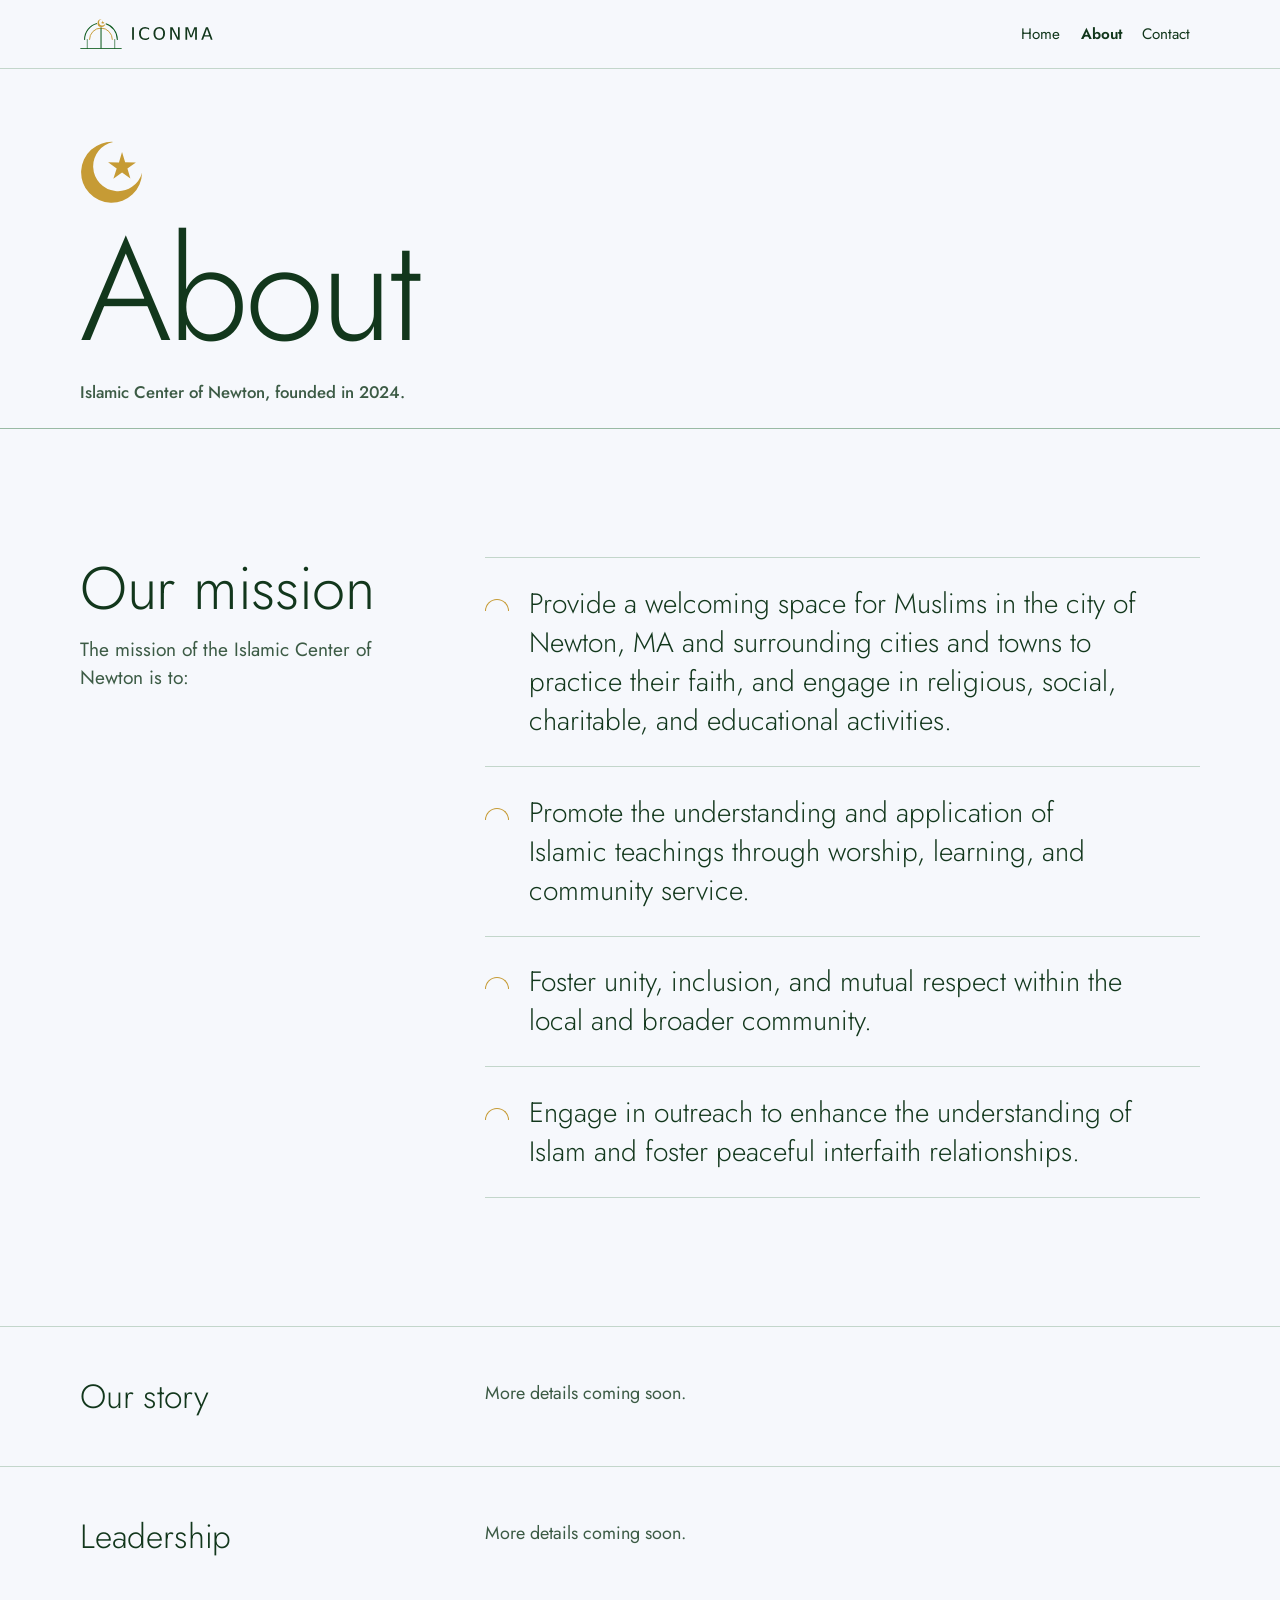
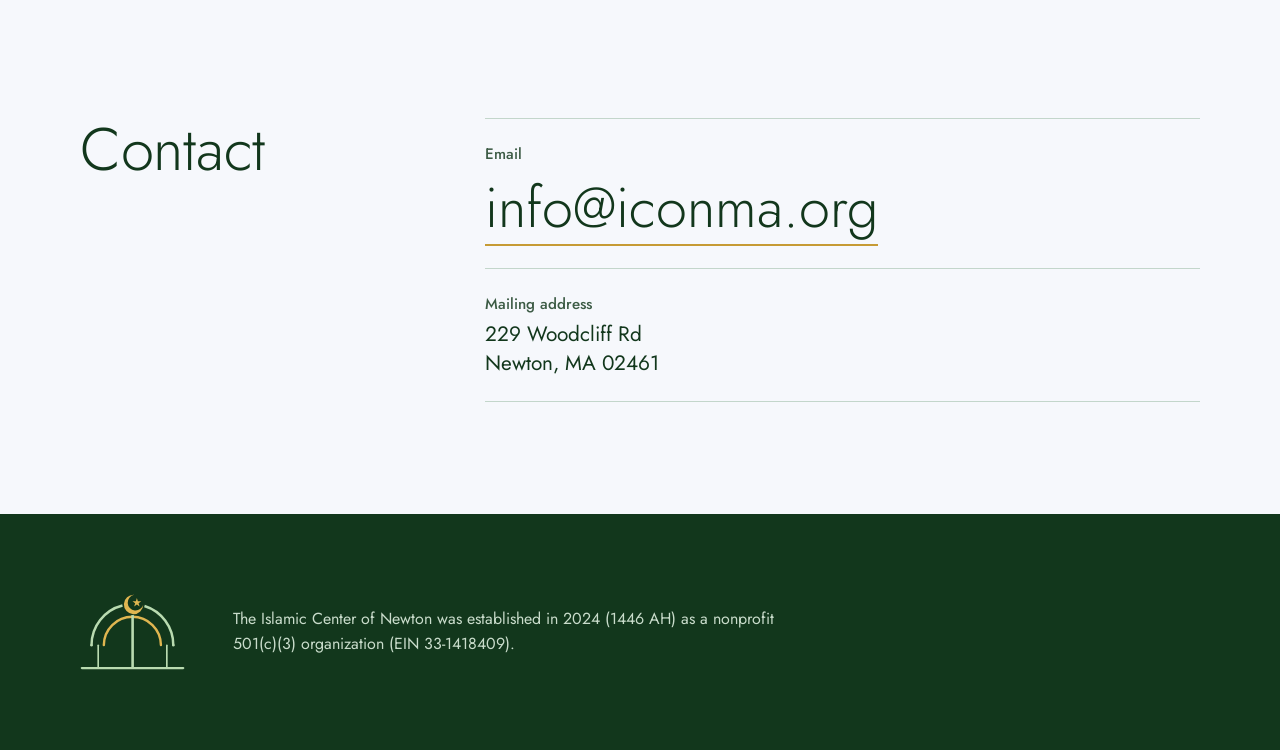
==== about/index.html @ 7f6952a9 "Build the ICONMA website: Home, About and 404 in the Line & Light look Two-page starter site for the" ====
<!DOCTYPE html>
<html lang="en">
<head>
<meta charset="utf-8">
<meta name="viewport" content="width=device-width, initial-scale=1">
<title>About the Islamic Center of Newton (ICONMA)</title>
<meta name="description" content="The mission of the Islamic Center of Newton (ICONMA), founded in 2024 in Newton, Massachusetts.">
<meta name="theme-color" content="#F6F8FC">
<link rel="canonical" href="https://iconma.org/about/">
<link rel="icon" type="image/svg+xml" href="/images/favicon.svg">
<link rel="icon" type="image/png" sizes="32x32" href="/images/favicon-32.png">
<link rel="apple-touch-icon" href="/images/apple-touch-icon.png">
<meta property="og:type" content="website">
<meta property="og:site_name" content="Islamic Center of Newton (ICONMA)">
<meta property="og:title" content="About the Islamic Center of Newton (ICONMA)">
<meta property="og:description" content="The mission of the Islamic Center of Newton (ICONMA), founded in 2024 in Newton, Massachusetts.">
<meta property="og:url" content="https://iconma.org/about/">
<meta property="og:image" content="https://iconma.org/images/og.png">
<meta property="og:image:width" content="1200">
<meta property="og:image:height" content="630">
<meta property="og:image:alt" content="ICONMA, Islamic Center of Newton, Massachusetts: a dome with a crescent and star">
<meta name="twitter:card" content="summary_large_image">
<script>document.documentElement.classList.add("js");</script>
<link rel="preconnect" href="https://fonts.googleapis.com">
<link rel="preconnect" href="https://fonts.gstatic.com" crossorigin>
<link href="https://fonts.googleapis.com/css2?family=Amiri+Quran&family=Jost:wght@300..600&display=swap" rel="stylesheet">
<link rel="stylesheet" href="/styles.css?v=20261117f">
</head>
<body>
<!-- symbols:start (written by tools/build-symbols.py, do not edit by hand) -->
<svg width="0" height="0" style="position:absolute" aria-hidden="true" focusable="false">
  <symbol id="mark" viewBox="440 21 589 426">
    <g fill="none" style="stroke:var(--mk-green,#0E5C1F)">
      <path pathLength="1" stroke-width="14.04" d="M504.54 307.68A229.24 229.24 0 0 1 678.2 85.28"/>
      <path pathLength="1" stroke-width="14.04" d="M801.38 88.64A229.24 229.24 0 0 1 963.01 307.68"/>
    </g>
    <circle style="fill:var(--mk-green,#0E5C1F)" cx="504.54" cy="307.68" r="7.02"/><circle style="fill:var(--mk-green,#0E5C1F)" cx="963.01" cy="307.68" r="7.02"/>
    <path pathLength="1" fill="none" style="stroke:var(--mk-gold,#C69B35)" stroke-width="13.57" stroke-linecap="round" d="M573.59 307.25A160 160 0 0 1 893.58 307.25"/>
    <g fill="none" style="stroke:var(--mk-green,#0E5C1F)">
      <line pathLength="1" x1="734.87" y1="139.31" x2="734.87" y2="435.98" stroke-width="14.62"/><line pathLength="1" x1="541.94" y1="308.36" x2="541.94" y2="435.98" stroke-width="9.13" stroke-linecap="round"/><line pathLength="1" x1="926.75" y1="308.48" x2="926.75" y2="435.98" stroke-width="9.36" stroke-linecap="round"/><line pathLength="1" x1="450.49" y1="435.98" x2="1018.46" y2="435.98" stroke-width="12.87" stroke-linecap="round"/>
    </g>
    <path style="fill:var(--mk-gold,#C69B35)" d="M743.09 25.61A54.27 54.27 0 1 0 794.5 80.67A44.3 44.3 0 1 1 743.09 25.61Z"/>
    <path style="fill:var(--mk-gold,#C69B35)" d="M758.87 43.45L764.41 62L783.61 62.12L768.46 72.98L773.79 90.79L758.89 80.02L743.43 91.39L749.33 73.03L734.06 62.01L753.37 62.19Z"/>
  </symbol>
  <symbol id="crescent" viewBox="684 24 114 112">
    <path style="fill:var(--mk-gold,#C69B35)" d="M743.09 25.61A54.27 54.27 0 1 0 794.5 80.67A44.3 44.3 0 1 1 743.09 25.61Z"/>
    <path style="fill:var(--mk-gold,#C69B35)" d="M758.87 43.45L764.41 62L783.61 62.12L768.46 72.98L773.79 90.79L758.89 80.02L743.43 91.39L749.33 73.03L734.06 62.01L753.37 62.19Z"/>
  </symbol>
  <symbol id="wordmark" viewBox="168 564.5 1134 184">
    <path style="fill:var(--wm,#12371C)" d="M169.81 569.09L194.89 569.09L194.89 743.17L169.81 743.17L169.81 569.09ZM407.95 582.49L407.95 607.32Q394.53 596.25 381.17 590.77Q367.81 585.29 353.2 585.29Q324.11 585.29 308.25 603.53Q292.4 621.78 292.4 656.29Q292.4 690.69 308.25 708.94Q324.11 727.18 353.2 727.18Q367.81 727.18 381.17 721.7Q394.53 716.22 407.95 705.15L407.95 729.75Q395.59 738.14 381.6 742.34Q367.61 746.54 351.8 746.54Q311.52 746.54 288.78 722.35Q266.04 698.15 266.04 656.29Q266.04 614.32 288.78 590.12Q311.52 565.93 351.8 565.93Q367.83 565.93 381.83 570.07Q395.82 574.21 407.95 582.49ZM550.74 585.22Q525.85 585.22 510.75 604.34Q495.65 623.46 495.65 656.46Q495.65 689.34 510.75 708.46Q525.85 727.58 550.74 727.58Q575.63 727.58 590.61 708.46Q605.6 689.34 605.6 656.46Q605.6 623.46 590.61 604.34Q575.63 585.22 550.74 585.22ZM550.74 566.1Q588.11 566.1 610.03 590.64Q631.95 615.18 631.95 656.46Q631.95 697.62 610.03 722.16Q588.11 746.71 550.74 746.71Q513.25 746.71 491.27 722.22Q469.29 697.74 469.29 656.46Q469.29 615.18 491.27 590.64Q513.25 566.1 550.74 566.1ZM704.41 569.15L737.64 569.15L814.07 714.78L813.31 569.15L837.68 569.15L837.68 743.23L804.45 743.23L728.02 597.6L728.78 743.23L704.41 743.23L704.41 569.15ZM918.14 569.07L954.76 569.07L998.42 687.54L1042.32 569.07L1078.94 569.07L1078.94 743.15L1054.45 743.15L1054.45 590.3L1011.08 709.69L985.89 709.69L942.52 590.3L942.52 743.15L918.14 743.15L918.14 569.07ZM1220.01 592.56L1188.82 679.19L1251.31 679.19L1220.01 592.56ZM1205.96 569.36L1234.18 569.36L1300.52 743.44L1274.52 743.44L1258.66 698.78L1181.71 698.78L1165.85 743.44L1139.5 743.44L1205.96 569.36Z"/>
  </symbol>
</svg>
<!-- symbols:end -->

<a class="skip" href="#main">Skip to main content</a>

<header class="nav">
  <div class="wrap nav__inner">
    <a class="brand" href="/" aria-label="ICONMA, Islamic Center of Newton, home">
      <svg class="brand__mark" viewBox="0 0 589 426" aria-hidden="true" focusable="false"><use href="#mark"/></svg>
      <svg class="brand__word" viewBox="0 0 1134 184" aria-hidden="true" focusable="false"><use href="#wordmark"/></svg>
    </a>
    <nav aria-label="Main">
      <ul class="nav__links">
        <li><a href="/">Home</a></li>
        <li><a href="/about/" aria-current="page">About</a></li>
        <li><a href="#contact">Contact</a></li>
      </ul>
    </nav>
  </div>
</header>

<div class="notice" data-announcement hidden></div>

<main id="main">

  <section class="page-head" aria-labelledby="about-title">
    <div class="wrap page-head__wrap">
      <div class="page-head__stage">
        <svg class="page-head__mark" viewBox="0 0 114 112" aria-hidden="true" focusable="false"><use href="#crescent"/></svg>
        <h1 id="about-title">About</h1>
        <p>Islamic Center of Newton, founded in 2024.</p>
      </div>
    </div>
  </section>

  <section class="mission mission--full section" id="mission" aria-labelledby="mission-h">
    <div class="wrap mission__grid">
      <div class="mission__intro">
        <h2 id="mission-h">Our mission</h2>
        <p>The mission of the Islamic Center of Newton is to:</p>
      </div>
      <div class="mission__body">
        <ul class="mission__list mission__list--full">
          <li><p>Provide a welcoming space for Muslims in the city of Newton, MA and surrounding cities and towns to practice their faith, and engage in religious, social, charitable, and educational activities.</p></li>
          <li><p>Promote the understanding and application of Islamic teachings through worship, learning, and community service.</p></li>
          <li><p>Foster unity, inclusion, and mutual respect within the local and broader community.</p></li>
          <li><p>Engage in outreach to enhance the understanding of Islam and foster peaceful interfaith relationships.</p></li>
        </ul>
      </div>
    </div>
  </section>

  <section class="stub section" aria-labelledby="story-h" data-reveal>
    <div class="wrap stub__grid">
      <h2 id="story-h">Our story</h2>
      <p class="stub__text">More details coming soon.</p>
    </div>
  </section>

  <section class="stub section" aria-labelledby="leadership-h" data-reveal>
    <div class="wrap stub__grid">
      <h2 id="leadership-h">Leadership</h2>
      <p class="stub__text">More details coming soon.</p>
    </div>
  </section>

  <section class="contact section" id="contact" aria-labelledby="contact-h" data-reveal>
    <div class="wrap contact__grid">
      <h2 id="contact-h">Contact</h2>
      <dl class="contact__list">
        <div class="contact__row">
          <dt>Mailing address</dt>
          <dd><address data-mailing>229 Woodcliff Rd<br>Newton, MA 02461</address></dd>
        </div>
        <div class="contact__row contact__row--email">
          <dt>Email</dt>
          <dd><a href="mailto:info@iconma.org" data-email>info@iconma.org</a></dd>
        </div>
      </dl>
    </div>
  </section>

</main>

<footer class="footer">
  <div class="wrap footer__inner">
    <svg class="footer__mark" viewBox="0 0 589 426" aria-hidden="true" focusable="false"><use href="#mark"/></svg>
    <p class="footer__legal">The Islamic Center of Newton was established in 2024 (1446 AH) as a nonprofit 501(c)(3) organization (EIN 33-1418409).</p>
  </div>
</footer>

<script src="/content.js?v=20261117f" defer></script>
<script src="/app.js?v=20261117f" defer></script>
</body>
</html>
---- styles.css ----
/* ==========================================================================
   ICONMA
   Cool white and thin line. The hierarchy comes from scale and weight, one tinted stage with the
   dome drawn large behind the ayah, the mark's base line running on as a horizon, and one deep
   green block at the foot of the page. Read DESIGN.md before changing it.
   ========================================================================== */

:root {
  --bg: #F6F8FC;          /* the logo's own ground */
  --tint: #E9EFF6;        /* the one tinted band, behind the ayah */
  --paper: #FFFFFF;
  --ink: #12371C;         /* dark green, 11.9:1 on --bg */
  --ink-soft: #3C5B45;    /* 7:1 on --bg */
  --green: #0E5C1F;
  --gold: #C69B35;        /* 2.5:1 on --bg: decoration only, never text on light */
  --deep: #12371C;
  --pale: #F6F8FC;
  --pale-soft: #C9DCCB;
  --gold-lit: #E0B650;    /* gold that is allowed to carry text on deep green */
  --hair: rgba(14, 92, 31, .22);
  --hair-strong: rgba(14, 92, 31, .4);

  --font: "Jost", system-ui, sans-serif;
  --font-arabic: "Amiri Quran", "Scheherazade New", "Geeza Pro", "Noto Naskh Arabic", serif;

  --gutter: clamp(1.25rem, 5vw, 3rem);
  --wrap: 70rem;
  --ease: cubic-bezier(.16, 1, .3, 1);

  /* the logo symbols read these, so any region can recolour them (the footer does) */
  --mk-green: var(--green);
  --mk-gold: var(--gold);
  --wm: var(--ink);
}

/* ---------- Base ---------- */

*, *::before, *::after { box-sizing: border-box; }
html { -webkit-text-size-adjust: 100%; scroll-behavior: smooth; scroll-padding-top: 1rem; }
body {
  margin: 0;
  background: var(--bg);
  color: var(--ink);
  font: 400 1.125rem/1.6 var(--font);
  -webkit-font-smoothing: antialiased;
  text-rendering: optimizeLegibility;
}
h1, h2, p, ul, ol, figure, blockquote, dl, dd { margin: 0; }
ul, ol { padding: 0; list-style: none; }
a { color: inherit; }
svg { display: block; }
address { font-style: normal; }
h2 { font-size: clamp(2.2rem, 1.3rem + 3.2vw, 3.75rem); font-weight: 300; line-height: 1.05; letter-spacing: -.005em; text-wrap: balance; }

:focus-visible { outline: 2px solid var(--green); outline-offset: 3px; border-radius: 3px; }

.wrap { width: min(100% - 2 * var(--gutter), var(--wrap)); margin-inline: auto; }
.section { padding-block: clamp(3.5rem, 9vw, 7rem); }

.skip { position: absolute; left: -999px; top: 0; z-index: 20; }
.skip:focus { left: 1rem; top: 1rem; padding: .65rem 1rem; background: var(--paper); color: var(--ink); border-radius: 8px; }

.notice { padding: .7rem var(--gutter); background: var(--green); color: #fff; text-align: center; font-size: 1rem; }

/* ---------- Nav ---------- */

.nav { position: relative; z-index: 5; background: var(--bg); border-bottom: 1px solid var(--hair); }
.nav__inner { display: flex; align-items: center; justify-content: space-between; gap: .75rem; min-height: 4.25rem; }
.brand { display: inline-flex; align-items: center; gap: .65rem; min-height: 44px; text-decoration: none; }
.brand__mark { height: 1.9rem; width: auto; aspect-ratio: 589 / 426; }
.brand__word { height: .82rem; width: auto; aspect-ratio: 1134 / 184; }
.nav__links { display: flex; gap: .1rem; }
.nav__links a {
  display: inline-flex; align-items: center; min-height: 44px; padding-inline: .6rem;
  font-size: .95rem; text-decoration: none; border-radius: 999px;
  transition: background-color .2s, color .2s;
}
.nav__links a:hover { background: rgba(14, 92, 31, .08); }
.nav__links a[aria-current="page"] { font-weight: 600; }

/* ---------- Home: hero ---------- */
/* The mark is the largest thing on the page, its base line runs on as a horizon,
   and everything else sits on or below that line. */

.hero {
  position: relative; isolation: isolate; overflow: hidden; text-align: center;
  padding-block: clamp(1.5rem, 5vw, 3.5rem) clamp(3rem, 7vw, 5.5rem);
}
.hero__stage { position: relative; display: grid; justify-items: center; gap: clamp(1.5rem, 3.5vw, 2.5rem) clamp(1.25rem, 3vw, 2rem); }
.hero__figure { position: relative; }
.hero__mark { width: min(84vw, 36rem); height: auto; aspect-ratio: 589 / 426; overflow: visible; }
.hero__figure::after {
  content: ""; position: absolute; z-index: -1; left: 50%; top: 97.4%; width: 100vw; height: 1px;
  transform: translate(-50%, -50%); background: var(--hair-strong);
}
.hero__name { display: grid; justify-items: center; gap: 1rem; font-weight: inherit; }
.hero__word { width: min(72vw, 30rem); height: auto; aspect-ratio: 1134 / 184; }
.hero__full { font-size: clamp(.82rem, .7rem + .55vw, 1.05rem); font-weight: 400; line-height: 1.2; letter-spacing: .26em; text-transform: uppercase; }
.hero__meta { display: grid; gap: .1rem; font-size: 1rem; font-weight: 500; color: var(--ink-soft); }
@media (min-width: 48rem) {
  .hero__stage { grid-template-columns: 1fr minmax(0, 36rem) 1fr; }
  .hero__figure { grid-column: 2; grid-row: 1; }
  .hero__name { grid-column: 1 / -1; grid-row: 2; }
  /* the two facts sit on the horizon, one at each end of it */
  .hero__meta { display: contents; }
  .hero__meta span { grid-row: 1; align-self: end; margin-bottom: 1rem; }
  .hero__meta span:first-child { grid-column: 1; justify-self: start; }
  .hero__meta span:last-child { grid-column: 3; justify-self: end; }
}

/* the one orchestrated moment: the mark draws itself, then its solid parts fill in */
@media (prefers-reduced-motion: no-preference) {
  .js .hero__mark use { animation: mark-draw 2.6s var(--ease) .15s backwards, mark-fill .9s ease 1.6s backwards; }
}
@keyframes mark-draw {
  from { stroke-dasharray: 1 2; stroke-dashoffset: 1; }
  to   { stroke-dasharray: 1 2; stroke-dashoffset: 0; }
}
@keyframes mark-fill { from { fill-opacity: 0; } to { fill-opacity: 1; } }

/* ---------- Home: ayah ---------- */
/* A tinted stage, the dome drawn large behind the verse, the page's base line at its foot. */

.ayah {
  position: relative; isolation: isolate; overflow: hidden; display: grid; align-items: end;
  min-height: clamp(31rem, 54vw, 38rem); padding-block: 0 clamp(2.75rem, 5.5vw, 4rem);
  background: var(--tint); border-bottom: 1px solid var(--hair-strong);
}
.ayah__arcs { position: absolute; inset: 0; width: 100%; height: 100%; z-index: -1; }
.ayah__arc { fill: none; vector-effect: non-scaling-stroke; }
.ayah__arc--outer { stroke: var(--hair-strong); stroke-width: 1.5px; }
.ayah__arc--inner { stroke: var(--gold); stroke-width: 2px; }
.ayah__fig { display: grid; justify-items: center; gap: .75rem; text-align: center; }
.ayah__crescent { width: clamp(2.6rem, 6vw, 3.5rem); height: auto; aspect-ratio: 114 / 112; margin-bottom: .5rem; }
.ayah__ar { font-family: var(--font-arabic); font-size: clamp(2.4rem, 1rem + 4.6vw, 4.75rem); font-weight: 400; line-height: 2; }
.ayah__en { max-width: 30ch; font-size: clamp(1.2rem, 1rem + 1vw, 1.6rem); line-height: 1.4; text-wrap: balance; }
.ayah__ref { font-size: 1rem; font-weight: 500; color: var(--ink-soft); }

/* ---------- Mission ---------- */
/* The statement is the biggest type below the hero; the label stays put while you read it. */

.mission { padding-block: clamp(4rem, 10vw, 8rem); }
.mission__grid, .stub__grid, .contact__grid { display: grid; gap: clamp(1.5rem, 4vw, 3rem); }
@media (min-width: 56rem) {
  .mission__grid, .stub__grid, .contact__grid { grid-template-columns: minmax(14rem, 1fr) 2fr; align-items: start; }
  .mission__intro { position: sticky; top: 2rem; }
}
.mission__intro p { margin-top: 1rem; max-width: 26ch; font-size: 1.2rem; line-height: 1.45; color: var(--ink-soft); }
.mission__list li { border-top: 1px solid var(--hair); }
.mission__list li:last-child { border-bottom: 1px solid var(--hair); }
.mission__list a {
  display: flex; gap: 1.25rem; align-items: flex-start; padding-block: 1.4rem; text-decoration: none;
  font-size: clamp(1.55rem, 1rem + 2.1vw, 2.75rem); font-weight: 300; line-height: 1.15;
  background: linear-gradient(var(--gold), var(--gold)) 0 100% / 0 2px no-repeat;
  transition: background-size .55s var(--ease), color .2s;
}
.mission__list a:hover { background-size: 100% 2px; color: var(--green); }
/* a small gold arch before each line: the logo's inner arc as a bullet */
.mission__list a::before,
.mission__list--full li::before {
  content: ""; flex: none; width: 1.5rem; height: .75rem; border: 1.5px solid var(--gold); border-bottom: 0; border-radius: 1.5rem 1.5rem 0 0;
}
.mission__list a::before { margin-top: .5em; }
.mission__list--full li { display: flex; gap: 1.25rem; align-items: flex-start; padding-block: 1.6rem; }
.mission__list--full li::before { margin-top: .95rem; }
.mission__list--full p { max-width: 38rem; font-size: clamp(1.25rem, 1rem + 1vw, 1.75rem); font-weight: 300; line-height: 1.4; }
.mission__more { margin-top: 1.25rem; font-size: 1rem; font-weight: 500; }
.mission__more a, .contact a { display: inline-block; padding-block: .7rem; text-underline-offset: .25em; text-decoration-thickness: .08em; }

/* ---------- Placeholders ---------- */
/* Quiet on purpose: a slim strip, not a section. */

.soon { padding-block: clamp(1.75rem, 4vw, 2.5rem); border-block: 1px solid var(--hair); }
.soon__wrap { display: grid; justify-items: center; }
.soon__text { text-align: center; font-size: clamp(1.1rem, 1rem + .5vw, 1.3rem); line-height: 1.35; color: var(--ink-soft); text-wrap: balance; }
.stub { padding-block: clamp(2rem, 5vw, 3.25rem); border-top: 1px solid var(--hair); }
.stub h2 { font-size: clamp(1.5rem, 1.1rem + 1.4vw, 2.1rem); }
.stub__text { color: var(--ink-soft); }

/* ---------- About: page head ---------- */
/* A very large title standing on a rule. */

.page-head { padding-block: clamp(2rem, 6vw, 4.5rem) 0; border-bottom: 1px solid var(--hair-strong); }
.page-head__stage { display: grid; justify-items: start; gap: .5rem; text-align: left; padding-bottom: 1.4rem; }
.page-head__mark { width: 4rem; height: auto; aspect-ratio: 114 / 112; margin-bottom: .75rem; }
.page-head h1 { font-size: clamp(3.75rem, 1.5rem + 11vw, 9rem); font-weight: 300; line-height: .92; letter-spacing: -.025em; padding-bottom: .1em; /* room for descenders such as the g in "Page" */ }
.page-head p { font-size: 1.05rem; font-weight: 500; color: var(--ink-soft); }

/* ---------- Contact ---------- */
/* The email is the action, so it is the large thing. */

.contact { padding-block: clamp(4rem, 9vw, 7rem); }
.contact__list { display: grid; border-bottom: 1px solid var(--hair); }
.contact__row { display: grid; gap: .25rem; padding-block: 1.4rem; border-top: 1px solid var(--hair); }
.contact__row--email { order: -1; }
.contact__row dt { font-size: .95rem; font-weight: 500; color: var(--ink-soft); }
.contact__row dd { font-size: 1.3rem; line-height: 1.4; }
.contact__row--email a {
  padding-block: .45rem; font-size: clamp(1.8rem, 1rem + 3.4vw, 3.5rem); font-weight: 300; line-height: 1.1; overflow-wrap: anywhere;
  text-decoration: none; background: linear-gradient(var(--gold), var(--gold)) 0 100% / 100% 2px no-repeat; transition: color .2s;
}
.contact__row--email a:hover { color: var(--green); }

/* ---------- Footer ---------- */
/* One deep green block, so the page ends on something solid. */

.footer {
  padding-block: clamp(3rem, 7vw, 5rem); background: var(--deep); color: var(--pale-soft); font-size: .95rem;
  --wm: var(--pale); --mk-green: #B9DBB0; --mk-gold: var(--gold-lit);
}
.footer :focus-visible { outline-color: var(--gold-lit); }
.footer__inner { display: grid; justify-items: center; gap: 1.5rem 3rem; text-align: center; }
.footer__mark { height: clamp(3.25rem, 7vw, 4.75rem); width: auto; aspect-ratio: 589 / 426; }
.footer__legal { max-width: 36rem; font-size: 1rem; line-height: 1.55; }
@media (min-width: 48rem) {
  .footer__inner { grid-template-columns: auto 1fr; justify-items: start; align-items: center; text-align: left; }
}

/* ---------- Lower-section fade ---------- */
/* .pre is added by app.js only, so nothing is hidden without the script. */

[data-reveal] { transition: opacity .9s var(--ease); }
.pre { opacity: 0; }

/* ---------- Small screens ---------- */

@media (max-width: 26rem) {
  .brand { gap: .5rem; }
  .brand__mark { height: 1.7rem; }
  .brand__word { height: .72rem; }
  .nav__links a { padding-inline: .45rem; font-size: .92rem; }
}
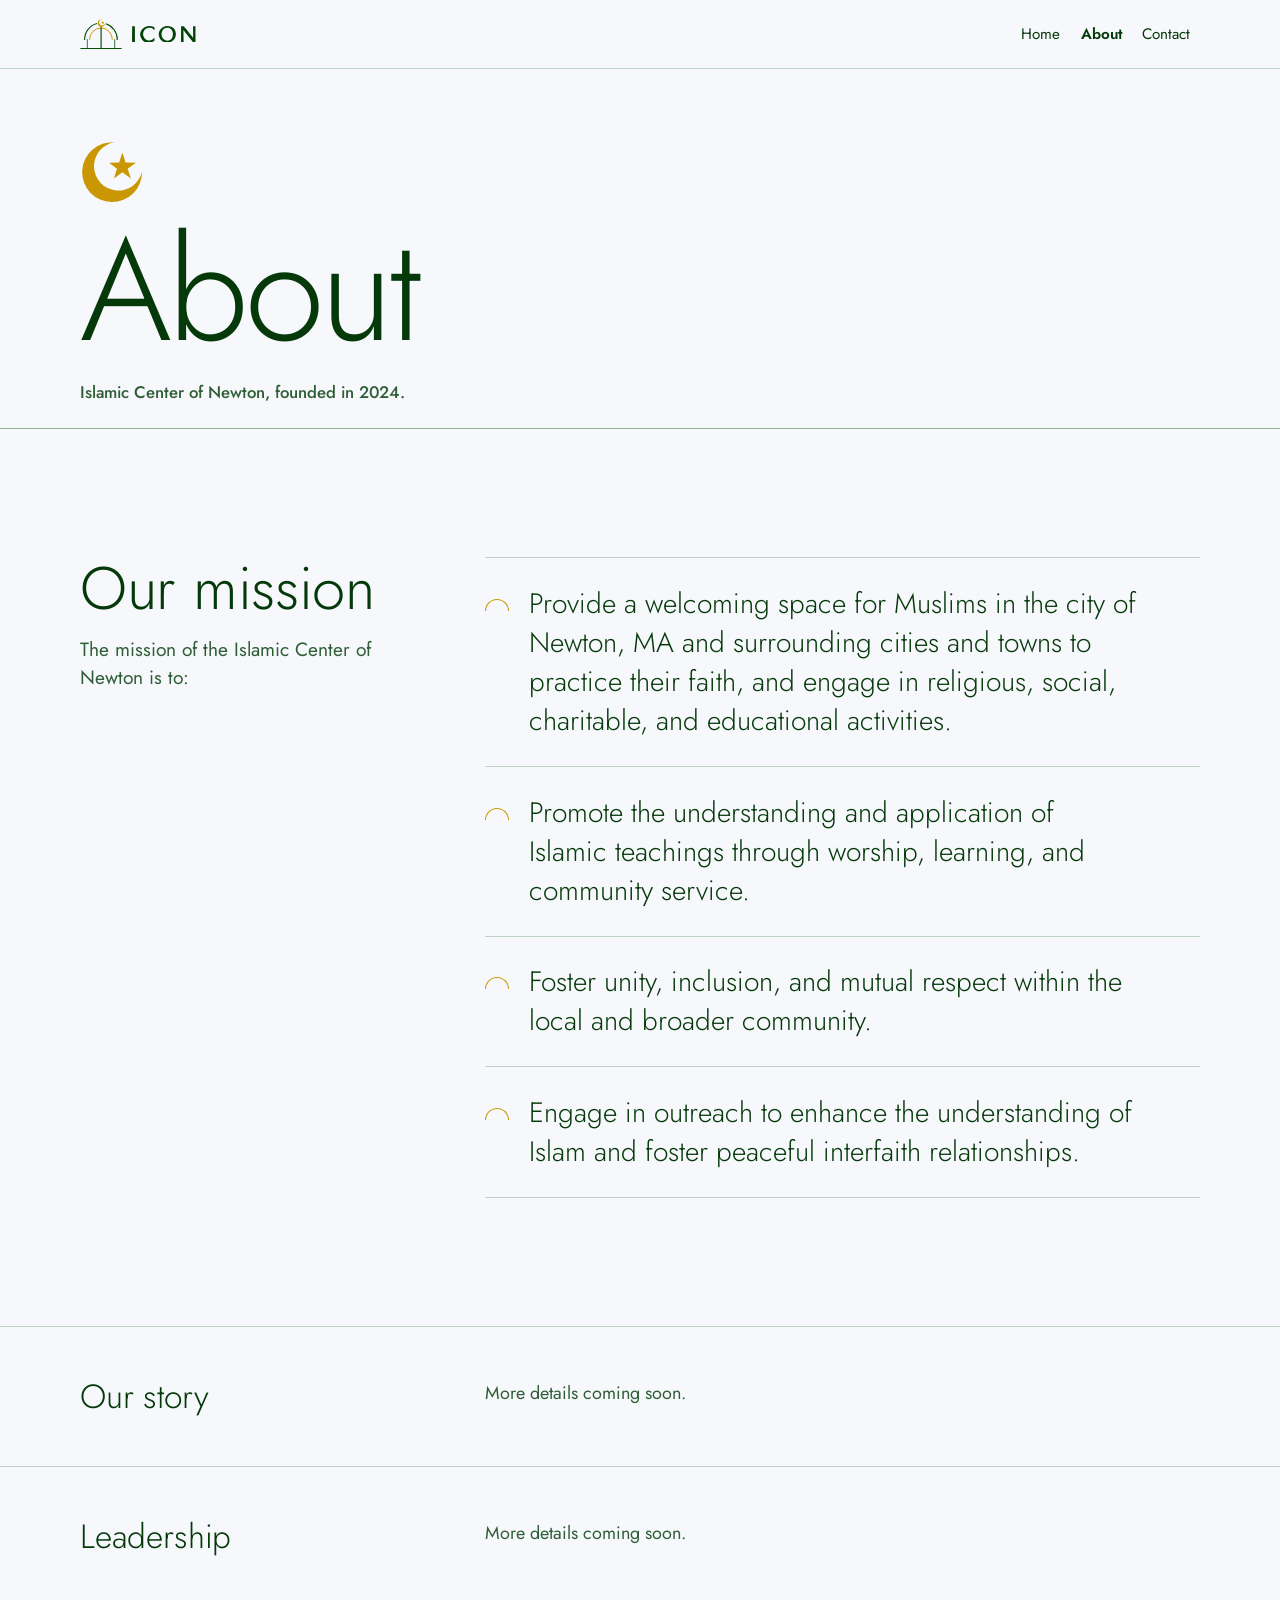
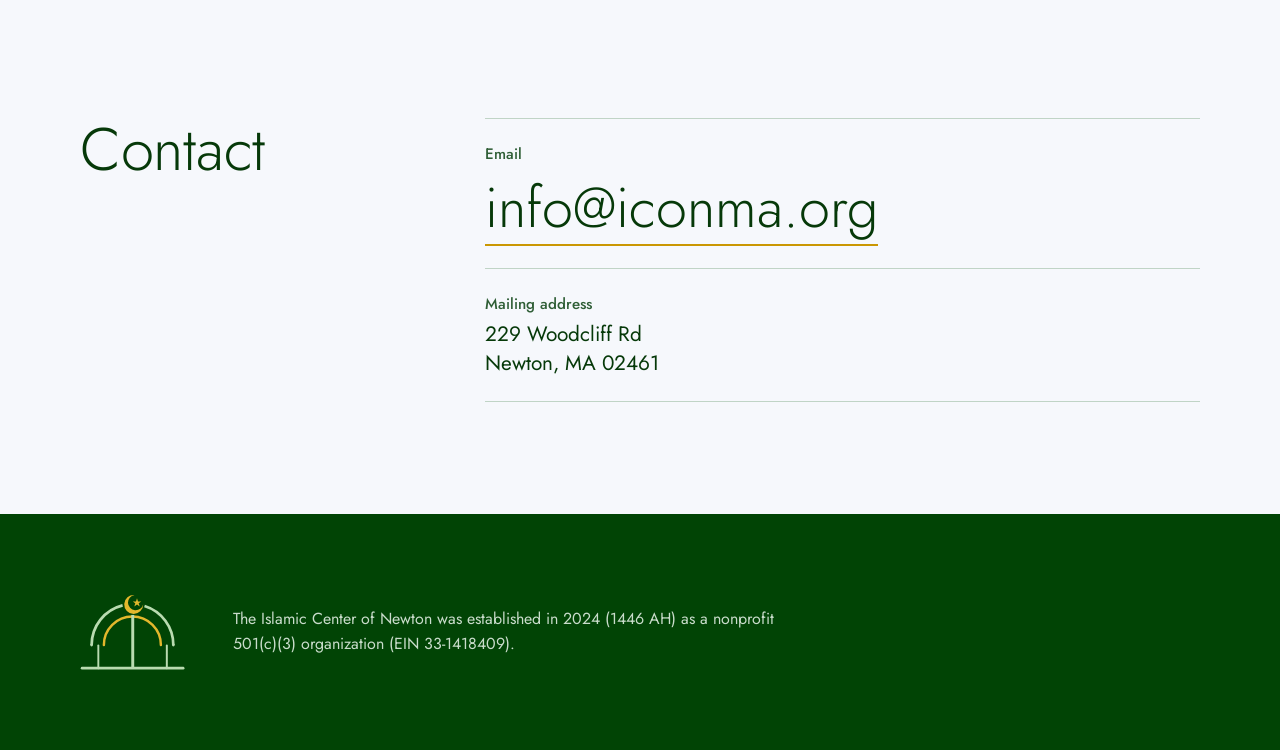
==== commit 36e3d863: "Use the president's new logo across the site His second logo keeps the dome but the wordmark now rea" ====
--- a/about/index.html
+++ b/about/index.html
@@ -18,36 +18,36 @@
 <meta property="og:image" content="https://iconma.org/images/og.png">
 <meta property="og:image:width" content="1200">
 <meta property="og:image:height" content="630">
-<meta property="og:image:alt" content="ICONMA, Islamic Center of Newton, Massachusetts: a dome with a crescent and star">
+<meta property="og:image:alt" content="ICON, Islamic Center of Newton, Massachusetts: a dome with a crescent and star">
 <meta name="twitter:card" content="summary_large_image">
 <script>document.documentElement.classList.add("js");</script>
 <link rel="preconnect" href="https://fonts.googleapis.com">
 <link rel="preconnect" href="https://fonts.gstatic.com" crossorigin>
 <link href="https://fonts.googleapis.com/css2?family=Amiri+Quran&family=Jost:wght@300..600&display=swap" rel="stylesheet">
-<link rel="stylesheet" href="/styles.css?v=20261117f">
+<link rel="stylesheet" href="/styles.css?v=20261118a">
 </head>
 <body>
 <!-- symbols:start (written by tools/build-symbols.py, do not edit by hand) -->
 <svg width="0" height="0" style="position:absolute" aria-hidden="true" focusable="false">
   <symbol id="mark" viewBox="440 21 589 426">
-    <g fill="none" style="stroke:var(--mk-green,#0E5C1F)">
-      <path pathLength="1" stroke-width="14.04" d="M504.54 307.68A229.24 229.24 0 0 1 678.2 85.28"/>
-      <path pathLength="1" stroke-width="14.04" d="M801.38 88.64A229.24 229.24 0 0 1 963.01 307.68"/>
+    <g fill="none" style="stroke:var(--mk-green,#025107)">
+      <path pathLength="1" stroke-width="15.3" d="M505.03 307.34A229.08 229.08 0 0 1 678.88 85.02"/>
+      <path pathLength="1" stroke-width="15.3" d="M801.6 88.43A229.08 229.08 0 0 1 963.19 307.34"/>
     </g>
-    <circle style="fill:var(--mk-green,#0E5C1F)" cx="504.54" cy="307.68" r="7.02"/><circle style="fill:var(--mk-green,#0E5C1F)" cx="963.01" cy="307.68" r="7.02"/>
-    <path pathLength="1" fill="none" style="stroke:var(--mk-gold,#C69B35)" stroke-width="13.57" stroke-linecap="round" d="M573.59 307.25A160 160 0 0 1 893.58 307.25"/>
-    <g fill="none" style="stroke:var(--mk-green,#0E5C1F)">
-      <line pathLength="1" x1="734.87" y1="139.31" x2="734.87" y2="435.98" stroke-width="14.62"/><line pathLength="1" x1="541.94" y1="308.36" x2="541.94" y2="435.98" stroke-width="9.13" stroke-linecap="round"/><line pathLength="1" x1="926.75" y1="308.48" x2="926.75" y2="435.98" stroke-width="9.36" stroke-linecap="round"/><line pathLength="1" x1="450.49" y1="435.98" x2="1018.46" y2="435.98" stroke-width="12.87" stroke-linecap="round"/>
+    <circle style="fill:var(--mk-green,#025107)" cx="505.03" cy="307.34" r="7.65"/><circle style="fill:var(--mk-green,#025107)" cx="963.19" cy="307.34" r="7.65"/>
+    <path pathLength="1" fill="none" style="stroke:var(--mk-gold,#CA9703)" stroke-width="13.8" stroke-linecap="round" d="M573.86 306.62A159.76 159.76 0 0 1 893.39 306.62"/>
+    <g fill="none" style="stroke:var(--mk-green,#025107)">
+      <line pathLength="1" x1="735.61" y1="138.32" x2="735.61" y2="436.92" stroke-width="16.54"/><line pathLength="1" x1="542.73" y1="308.98" x2="542.73" y2="436.92" stroke-width="10.71" stroke-linecap="round"/><line pathLength="1" x1="926.7" y1="309.07" x2="926.7" y2="436.92" stroke-width="11.05" stroke-linecap="round"/><line pathLength="1" x1="451.73" y1="436.92" x2="1018.01" y2="436.92" stroke-width="15.33" stroke-linecap="round"/>
     </g>
-    <path style="fill:var(--mk-gold,#C69B35)" d="M743.09 25.61A54.27 54.27 0 1 0 794.5 80.67A44.3 44.3 0 1 1 743.09 25.61Z"/>
-    <path style="fill:var(--mk-gold,#C69B35)" d="M758.87 43.45L764.41 62L783.61 62.12L768.46 72.98L773.79 90.79L758.89 80.02L743.43 91.39L749.33 73.03L734.06 62.01L753.37 62.19Z"/>
+    <path style="fill:var(--mk-gold,#CA9703)" d="M745.39 26.27A53.31 53.31 0 1 0 794.43 78.31A43.27 43.27 0 1 1 745.39 26.27Z"/>
+    <path style="fill:var(--mk-gold,#CA9703)" d="M759.52 44.29L765.14 62.38L783.74 62.64L768.9 73.49L774.61 90.89L759.56 79.8L744.4 90.82L749.84 73.43L735.74 62.57L753.83 62.47Z"/>
   </symbol>
   <symbol id="crescent" viewBox="684 24 114 112">
-    <path style="fill:var(--mk-gold,#C69B35)" d="M743.09 25.61A54.27 54.27 0 1 0 794.5 80.67A44.3 44.3 0 1 1 743.09 25.61Z"/>
-    <path style="fill:var(--mk-gold,#C69B35)" d="M758.87 43.45L764.41 62L783.61 62.12L768.46 72.98L773.79 90.79L758.89 80.02L743.43 91.39L749.33 73.03L734.06 62.01L753.37 62.19Z"/>
+    <path style="fill:var(--mk-gold,#CA9703)" d="M745.39 26.27A53.31 53.31 0 1 0 794.43 78.31A43.27 43.27 0 1 1 745.39 26.27Z"/>
+    <path style="fill:var(--mk-gold,#CA9703)" d="M759.52 44.29L765.14 62.38L783.74 62.64L768.9 73.49L774.61 90.89L759.56 79.8L744.4 90.82L749.84 73.43L735.74 62.57L753.83 62.47Z"/>
   </symbol>
-  <symbol id="wordmark" viewBox="168 564.5 1134 184">
-    <path style="fill:var(--wm,#12371C)" d="M169.81 569.09L194.89 569.09L194.89 743.17L169.81 743.17L169.81 569.09ZM407.95 582.49L407.95 607.32Q394.53 596.25 381.17 590.77Q367.81 585.29 353.2 585.29Q324.11 585.29 308.25 603.53Q292.4 621.78 292.4 656.29Q292.4 690.69 308.25 708.94Q324.11 727.18 353.2 727.18Q367.81 727.18 381.17 721.7Q394.53 716.22 407.95 705.15L407.95 729.75Q395.59 738.14 381.6 742.34Q367.61 746.54 351.8 746.54Q311.52 746.54 288.78 722.35Q266.04 698.15 266.04 656.29Q266.04 614.32 288.78 590.12Q311.52 565.93 351.8 565.93Q367.83 565.93 381.83 570.07Q395.82 574.21 407.95 582.49ZM550.74 585.22Q525.85 585.22 510.75 604.34Q495.65 623.46 495.65 656.46Q495.65 689.34 510.75 708.46Q525.85 727.58 550.74 727.58Q575.63 727.58 590.61 708.46Q605.6 689.34 605.6 656.46Q605.6 623.46 590.61 604.34Q575.63 585.22 550.74 585.22ZM550.74 566.1Q588.11 566.1 610.03 590.64Q631.95 615.18 631.95 656.46Q631.95 697.62 610.03 722.16Q588.11 746.71 550.74 746.71Q513.25 746.71 491.27 722.22Q469.29 697.74 469.29 656.46Q469.29 615.18 491.27 590.64Q513.25 566.1 550.74 566.1ZM704.41 569.15L737.64 569.15L814.07 714.78L813.31 569.15L837.68 569.15L837.68 743.23L804.45 743.23L728.02 597.6L728.78 743.23L704.41 743.23L704.41 569.15ZM918.14 569.07L954.76 569.07L998.42 687.54L1042.32 569.07L1078.94 569.07L1078.94 743.15L1054.45 743.15L1054.45 590.3L1011.08 709.69L985.89 709.69L942.52 590.3L942.52 743.15L918.14 743.15L918.14 569.07ZM1220.01 592.56L1188.82 679.19L1251.31 679.19L1220.01 592.56ZM1205.96 569.36L1234.18 569.36L1300.52 743.44L1274.52 743.44L1258.66 698.78L1181.71 698.78L1165.85 743.44L1139.5 743.44L1205.96 569.36Z"/>
+  <symbol id="wordmark" viewBox="304 533 854 225">
+    <path style="fill:var(--wm,#014405)" fill-rule="evenodd" d="M606.25 551.5C606.15 559.5 605.87 567.5 605.67 575.5C605.58 579.42 605.78 583.62 605.22 587.5C604.15 594.91 605.53 585.42 604.5 588.76C600.22 584.53 596.26 579.8 591.5 576.07C570.13 559.29 542.12 552.71 515.5 558.84C465.36 570.39 441.17 623.2 457.89 670.5C464.96 690.48 475.85 707.66 495.5 717.21C504.69 721.68 513.26 724.94 523.5 726.29C542.77 728.83 561.99 725 578.5 714.75C581.33 713 583.85 710.71 586.5 708.71C593.29 703.57 598.8 696.51 604.5 690.27C604.57 690.48 604.99 690.32 605.1 690.5C605.83 691.69 605.92 723.78 605.84 727.5C602.05 731.39 597.12 734.27 592.5 737.09C575.01 747.74 555.04 754 534.5 755.13C507.91 756.59 481.6 750.84 459.5 735.72C447.45 727.48 436.12 714.57 429.75 701.5C428.1 698.11 425.9 694.97 424.4 691.5C420.59 682.66 417.64 673.81 415.2 664.5C413.06 656.36 413.19 645.88 413.74 637.5C416.07 601.99 437.07 568.66 468.5 551.64C481.56 544.57 495.66 539.05 510.5 536.95C538.07 533.05 562.09 533.45 588.5 542.73C594.59 544.87 601.34 547.38 606.25 551.5ZM764.69 534.5C769.58 533.77 774.56 533.87 779.5 533.82C795.51 533.66 811.66 536.01 826.67 541.5C842.75 547.39 856.83 556.45 868.13 569.5C879.36 582.47 886.71 601.75 889.44 618.5C892.68 638.35 892 658.53 886.5 677.91C881.86 694.27 873.1 709.19 861.5 721.56C849.6 734.26 834.61 743.11 818.5 749.07C799.14 756.23 776.9 757.6 756.5 754.81C738.48 752.35 721.17 745.42 706.5 734.58C693.61 725.06 682.86 711.68 675.5 697.5C666.27 679.71 661.66 660.57 662.07 640.5C662.45 621.64 668.61 602.91 678.5 586.93C687.25 572.8 698.43 560.8 712.5 551.9C724.09 544.57 738.84 538.15 752.5 536.08C756.55 535.47 760.63 535.11 764.69 534.5ZM341.54 537.5C341.77 537.93 342.56 538.01 342.6 538.5C343.23 546.19 342.6 555.6 342.68 563.5C342.85 580.5 342.79 597.5 342.9 614.5C343.08 643.5 343.04 672.5 343.15 701.5C343.22 717.48 343.54 733.53 343.15 749.5C342.88 749.55 342.77 749.94 342.5 750.02C341.6 750.29 306.6 750.26 305.5 749.96C305.23 749.88 305.06 749.55 304.78 749.5C304.4 739.55 304.67 729.47 304.85 719.5C305.04 708.84 304.83 698.16 305.03 687.5C305.49 663.5 304.98 639.49 305.54 615.5C305.94 598.17 305.58 580.83 305.87 563.5C305.98 556.83 305.84 550.16 305.98 543.5C306.01 541.99 305.66 539.96 306.02 538.5C306.1 538.17 306.44 537.95 306.5 537.61L341.54 537.5ZM961.5 537.45C965.7 536.95 995.89 536.49 998.5 537.48C999.57 537.89 1007.06 547.88 1008.29 549.5C1015.62 559.15 1024.34 567.79 1031.57 577.5C1037.25 585.11 1044.05 591.89 1049.72 599.5C1053.83 605.01 1058.58 610.05 1062.76 615.5C1070.48 625.57 1078.48 635.44 1086.22 645.5C1089.35 649.56 1092.84 653.35 1095.85 657.5C1100.98 664.57 1106.89 671.22 1111.72 678.5C1112.74 680.04 1120.99 692.57 1121.5 692.81C1121.81 692.96 1122.24 692.86 1122.5 693.09C1122.75 657.31 1122.37 621.35 1122.27 585.5C1122.24 575.17 1122.16 564.83 1122.14 554.5C1122.13 548.85 1121.63 542.83 1122.5 537.35C1128.4 536.81 1134.52 537.02 1140.5 537.08C1145.56 537.12 1151.01 536.74 1155.84 537.5L1157.01 749.5C1156.78 749.55 1156.72 749.91 1156.5 749.99C1154.91 750.53 1144.03 749.98 1141.5 749.98C1134.17 749.98 1126.81 750.21 1119.5 749.87C1115.56 745.55 1112.07 740.34 1108.74 735.5C1106.37 732.06 1103.58 728.88 1101.12 725.5C1093.81 715.46 1086.65 705.3 1079.01 695.5C1067.02 680.13 1055.1 664.69 1042.86 649.5C1034.73 639.41 1025.72 628.91 1018.13 618.5C1011.69 609.66 1004.63 601.24 998.05 592.5C997.45 591.69 993.83 585.92 993.5 585.77C993.2 585.63 992.77 586.03 992.5 585.83L995.97 749.5C992.44 750.17 1000.5 749.64 994.5 749.98C986.56 750.42 978.45 750.02 970.5 750.02C968.11 750.02 963.66 750.57 961.5 749.91C961.3 749.85 961.21 749.54 961 749.5L961.5 537.45ZM769.83 556.5C788.43 554.08 810.07 560.84 823.89 573.5C837.14 585.63 846.65 602.91 849.95 620.5C853.78 640.93 852.31 663.31 844.12 682.5C837.16 698.79 826.58 713.49 810.5 721.93C792.14 731.57 770.42 730.97 751.5 723.38C736.41 717.33 720.39 703.64 712.31 689.5C702.43 672.21 696.72 651.19 699.5 631.13C702.1 612.33 709.06 594.68 722.02 580.5C736.26 564.92 749.1 559.2 769.83 556.5Z"/>
   </symbol>
 </svg>
 <!-- symbols:end -->
@@ -56,9 +56,9 @@
 
 <header class="nav">
   <div class="wrap nav__inner">
-    <a class="brand" href="/" aria-label="ICONMA, Islamic Center of Newton, home">
+    <a class="brand" href="/" aria-label="ICON, Islamic Center of Newton, home">
       <svg class="brand__mark" viewBox="0 0 589 426" aria-hidden="true" focusable="false"><use href="#mark"/></svg>
-      <svg class="brand__word" viewBox="0 0 1134 184" aria-hidden="true" focusable="false"><use href="#wordmark"/></svg>
+      <svg class="brand__word" viewBox="0 0 854 225" aria-hidden="true" focusable="false"><use href="#wordmark"/></svg>
     </a>
     <nav aria-label="Main">
       <ul class="nav__links">
@@ -140,7 +140,7 @@
   </div>
 </footer>
 
-<script src="/content.js?v=20261117f" defer></script>
-<script src="/app.js?v=20261117f" defer></script>
+<script src="/content.js?v=20261118a" defer></script>
+<script src="/app.js?v=20261118a" defer></script>
 </body>
 </html>
--- a/styles.css
+++ b/styles.css
@@ -6,19 +6,19 @@
    ========================================================================== */
 
 :root {
-  --bg: #F6F8FC;          /* the logo's own ground */
+  --bg: #F6F8FC;          /* cool white: a touch cooler than the logo's plain white ground */
   --tint: #E9EFF6;        /* the one tinted band, behind the ayah */
   --paper: #FFFFFF;
-  --ink: #12371C;         /* dark green, 11.9:1 on --bg */
-  --ink-soft: #3C5B45;    /* 7:1 on --bg */
-  --green: #0E5C1F;
-  --gold: #C69B35;        /* 2.5:1 on --bg: decoration only, never text on light */
-  --deep: #12371C;
+  --ink: #063909;         /* the logo's caption green, 12.4:1 on --bg */
+  --ink-soft: #2F5E36;    /* 7:1 on --bg */
+  --green: #025107;       /* the mark's green */
+  --gold: #CA9703;        /* 2.5:1 on --bg: decoration only, never text on light */
+  --deep: #014405;        /* the wordmark's green */
   --pale: #F6F8FC;
   --pale-soft: #C9DCCB;
-  --gold-lit: #E0B650;    /* gold that is allowed to carry text on deep green */
-  --hair: rgba(14, 92, 31, .22);
-  --hair-strong: rgba(14, 92, 31, .4);
+  --gold-lit: #E3B72C;    /* gold that is allowed to carry text on deep green */
+  --hair: rgba(2, 81, 7, .22);
+  --hair-strong: rgba(2, 81, 7, .4);
 
   --font: "Jost", system-ui, sans-serif;
   --font-arabic: "Amiri Quran", "Scheherazade New", "Geeza Pro", "Noto Naskh Arabic", serif;
@@ -30,7 +30,7 @@
   /* the logo symbols read these, so any region can recolour them (the footer does) */
   --mk-green: var(--green);
   --mk-gold: var(--gold);
-  --wm: var(--ink);
+  --wm: #014405;
 }
 
 /* ---------- Base ---------- */
@@ -68,14 +68,14 @@
 .nav__inner { display: flex; align-items: center; justify-content: space-between; gap: .75rem; min-height: 4.25rem; }
 .brand { display: inline-flex; align-items: center; gap: .65rem; min-height: 44px; text-decoration: none; }
 .brand__mark { height: 1.9rem; width: auto; aspect-ratio: 589 / 426; }
-.brand__word { height: .82rem; width: auto; aspect-ratio: 1134 / 184; }
+.brand__word { height: 1.05rem; width: auto; aspect-ratio: 854 / 225; }
 .nav__links { display: flex; gap: .1rem; }
 .nav__links a {
   display: inline-flex; align-items: center; min-height: 44px; padding-inline: .6rem;
   font-size: .95rem; text-decoration: none; border-radius: 999px;
   transition: background-color .2s, color .2s;
 }
-.nav__links a:hover { background: rgba(14, 92, 31, .08); }
+.nav__links a:hover { background: rgba(2, 81, 7, .08); }
 .nav__links a[aria-current="page"] { font-weight: 600; }
 
 /* ---------- Home: hero ---------- */
@@ -90,11 +90,11 @@
 .hero__figure { position: relative; }
 .hero__mark { width: min(84vw, 36rem); height: auto; aspect-ratio: 589 / 426; overflow: visible; }
 .hero__figure::after {
-  content: ""; position: absolute; z-index: -1; left: 50%; top: 97.4%; width: 100vw; height: 1px;
+  content: ""; position: absolute; z-index: -1; left: 50%; top: 97.6%; width: 100vw; height: 1px;
   transform: translate(-50%, -50%); background: var(--hair-strong);
 }
 .hero__name { display: grid; justify-items: center; gap: 1rem; font-weight: inherit; }
-.hero__word { width: min(72vw, 30rem); height: auto; aspect-ratio: 1134 / 184; }
+.hero__word { width: min(60vw, 22rem); height: auto; aspect-ratio: 854 / 225; }
 .hero__full { font-size: clamp(.82rem, .7rem + .55vw, 1.05rem); font-weight: 400; line-height: 1.2; letter-spacing: .26em; text-transform: uppercase; }
 .hero__meta { display: grid; gap: .1rem; font-size: 1rem; font-weight: 500; color: var(--ink-soft); }
 @media (min-width: 48rem) {
@@ -227,6 +227,6 @@
 @media (max-width: 26rem) {
   .brand { gap: .5rem; }
   .brand__mark { height: 1.7rem; }
-  .brand__word { height: .72rem; }
+  .brand__word { height: .9rem; }
   .nav__links a { padding-inline: .45rem; font-size: .92rem; }
 }
